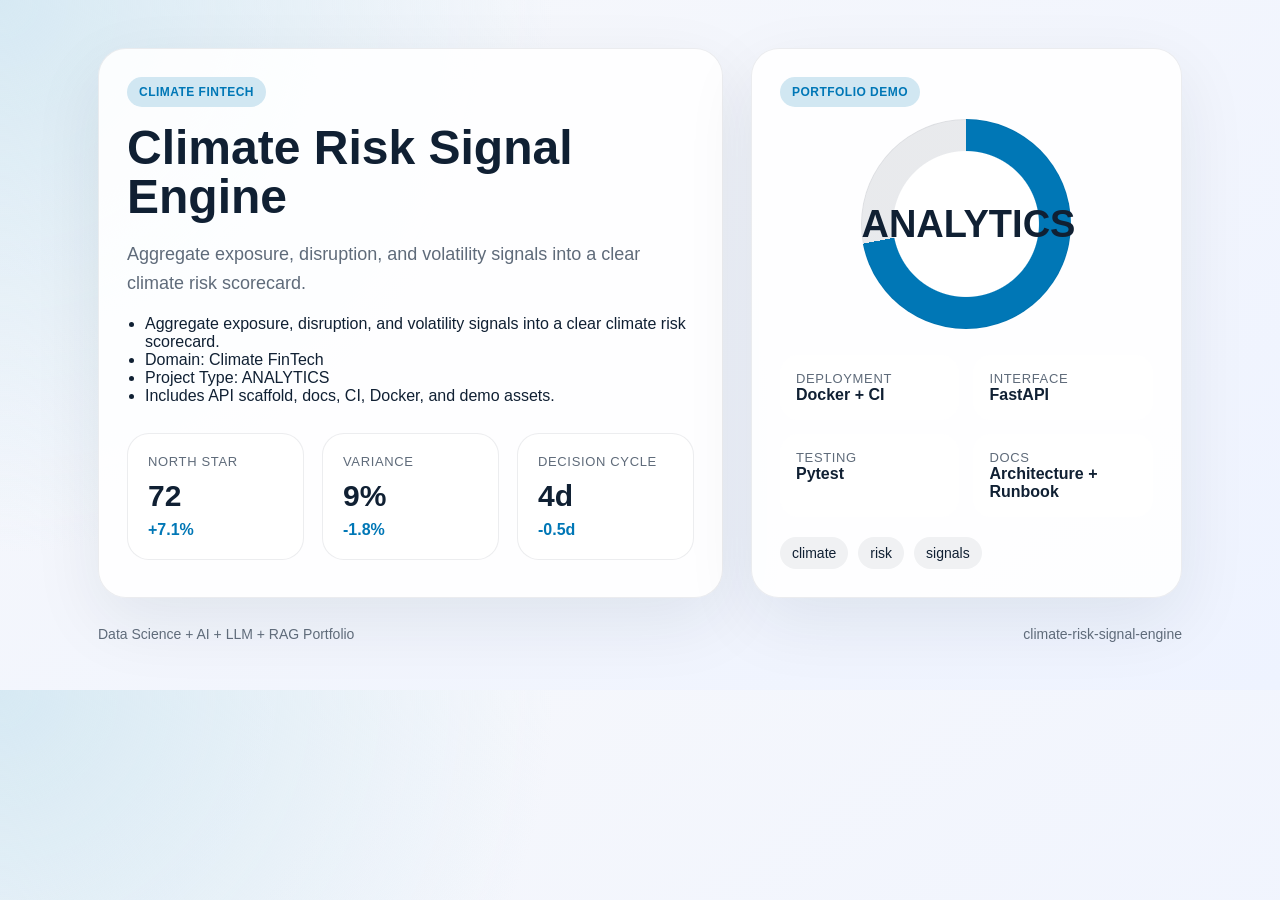
==== demo/index.html @ b9326222 "Publish production-ready portfolio project" ====
<!doctype html>
        <html lang="en">
        <head>
          <meta charset="utf-8">
          <meta name="viewport" content="width=device-width, initial-scale=1">
          <title>Climate Risk Signal Engine</title>
          <style>
            :root {
              --accent: #0077b6;
              --ink: #102033;
              --muted: #5f6b7a;
              --card: rgba(255,255,255,0.88);
              --bg-1: #f7f8fb;
              --bg-2: #eef3ff;
            }
            * { box-sizing: border-box; }
            body {
              margin: 0;
              font-family: "Avenir Next", "Segoe UI", sans-serif;
              color: var(--ink);
              background:
                radial-gradient(circle at top left, color-mix(in srgb, var(--accent) 16%, white), transparent 38%),
                linear-gradient(145deg, var(--bg-1), var(--bg-2));
            }
            main {
              max-width: 1180px;
              margin: 0 auto;
              padding: 48px;
            }
            .hero {
              display: grid;
              grid-template-columns: 1.45fr 1fr;
              gap: 28px;
              align-items: stretch;
            }
            .panel {
              background: var(--card);
              border: 1px solid rgba(16, 32, 51, 0.08);
              border-radius: 28px;
              padding: 28px;
              box-shadow: 0 24px 70px rgba(16, 32, 51, 0.08);
            }
            .eyebrow {
              display: inline-flex;
              padding: 8px 12px;
              border-radius: 999px;
              background: color-mix(in srgb, var(--accent) 18%, white);
              color: var(--accent);
              font-weight: 700;
              letter-spacing: 0.04em;
              text-transform: uppercase;
              font-size: 12px;
            }
            h1 {
              font-size: 48px;
              line-height: 1.03;
              margin: 16px 0 18px;
            }
            p {
              color: var(--muted);
              font-size: 18px;
              line-height: 1.6;
              margin: 0 0 18px;
            }
            ul {
              margin: 18px 0 0;
              padding-left: 18px;
              color: var(--ink);
            }
            .cards {
              display: grid;
              grid-template-columns: repeat(3, 1fr);
              gap: 18px;
              margin-top: 28px;
            }
            .card {
              background: white;
              border-radius: 22px;
              padding: 20px;
              border: 1px solid rgba(16, 32, 51, 0.08);
            }
            .card span, .meta span {
              display: block;
              color: var(--muted);
              font-size: 13px;
              text-transform: uppercase;
              letter-spacing: 0.05em;
            }
            .card strong {
              display: block;
              font-size: 30px;
              margin: 10px 0 8px;
            }
            .card em {
              color: var(--accent);
              font-style: normal;
              font-weight: 700;
            }
            .visual {
              min-height: 100%;
              display: flex;
              flex-direction: column;
              justify-content: space-between;
            }
            .ring {
              width: 210px;
              height: 210px;
              margin: 12px auto 26px;
              border-radius: 50%;
              background:
                radial-gradient(circle closest-side, white 69%, transparent 70%),
                conic-gradient(var(--accent) 0 72%, rgba(16, 32, 51, 0.09) 72% 100%);
              display: grid;
              place-items: center;
              box-shadow: inset 0 0 0 1px rgba(16, 32, 51, 0.05);
            }
            .ring strong {
              font-size: 38px;
            }
            .meta {
              display: grid;
              grid-template-columns: repeat(2, 1fr);
              gap: 14px;
            }
            .meta article {
              background: white;
              border-radius: 18px;
              padding: 16px;
            }
            .tag-list {
              display: flex;
              flex-wrap: wrap;
              gap: 10px;
              list-style: none;
              padding: 0;
              margin: 20px 0 0;
            }
            .tag-list li {
              padding: 8px 12px;
              border-radius: 999px;
              background: rgba(16, 32, 51, 0.06);
              font-size: 14px;
            }
            .footer {
              margin-top: 28px;
              display: flex;
              justify-content: space-between;
              color: var(--muted);
              font-size: 14px;
            }
          </style>
        </head>
        <body>
          <main>
            <section class="hero">
              <div class="panel">
                <span class="eyebrow">Climate FinTech</span>
                <h1>Climate Risk Signal Engine</h1>
                <p>Aggregate exposure, disruption, and volatility signals into a clear climate risk scorecard.</p>
                <ul>
                  <li>Aggregate exposure, disruption, and volatility signals into a clear climate risk scorecard.</li><li>Domain: Climate FinTech</li><li>Project Type: ANALYTICS</li><li>Includes API scaffold, docs, CI, Docker, and demo assets.</li>
                </ul>
                <div class="cards">
                  <article class='card'><span>North Star</span><strong>72</strong><em>+7.1%</em></article>
<article class='card'><span>Variance</span><strong>9%</strong><em>-1.8%</em></article>
<article class='card'><span>Decision Cycle</span><strong>4d</strong><em>-0.5d</em></article>
                </div>
              </div>
              <div class="panel visual">
                <div>
                  <span class="eyebrow">Portfolio Demo</span>
                  <div class="ring"><strong>ANALYTICS</strong></div>
                </div>
                <div class="meta">
                  <article><span>Deployment</span><strong>Docker + CI</strong></article>
                  <article><span>Interface</span><strong>FastAPI</strong></article>
                  <article><span>Testing</span><strong>Pytest</strong></article>
                  <article><span>Docs</span><strong>Architecture + Runbook</strong></article>
                </div>
                <ul class="tag-list"><li>climate</li><li>risk</li><li>signals</li></ul>
              </div>
            </section>
            <div class="footer">
              <span>Data Science + AI + LLM + RAG Portfolio</span>
              <span>climate-risk-signal-engine</span>
            </div>
          </main>
        </body>
        </html>
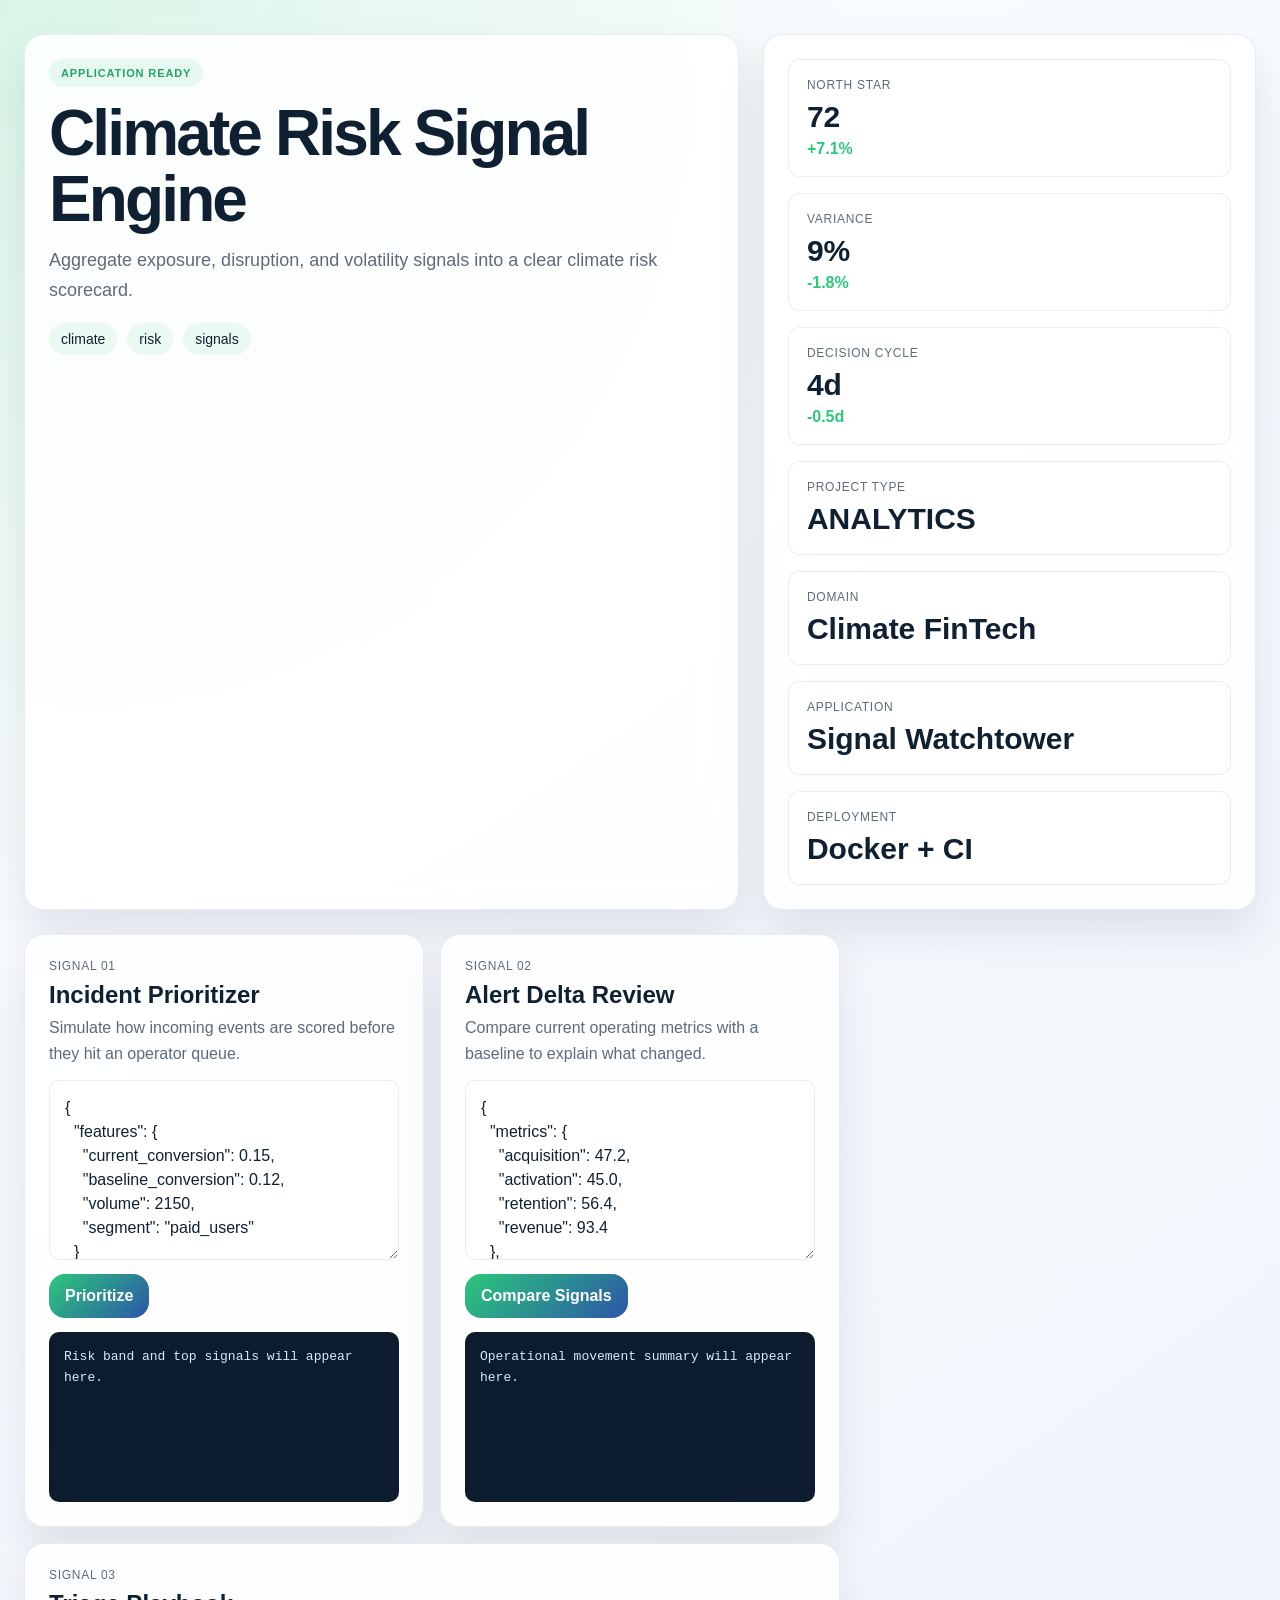
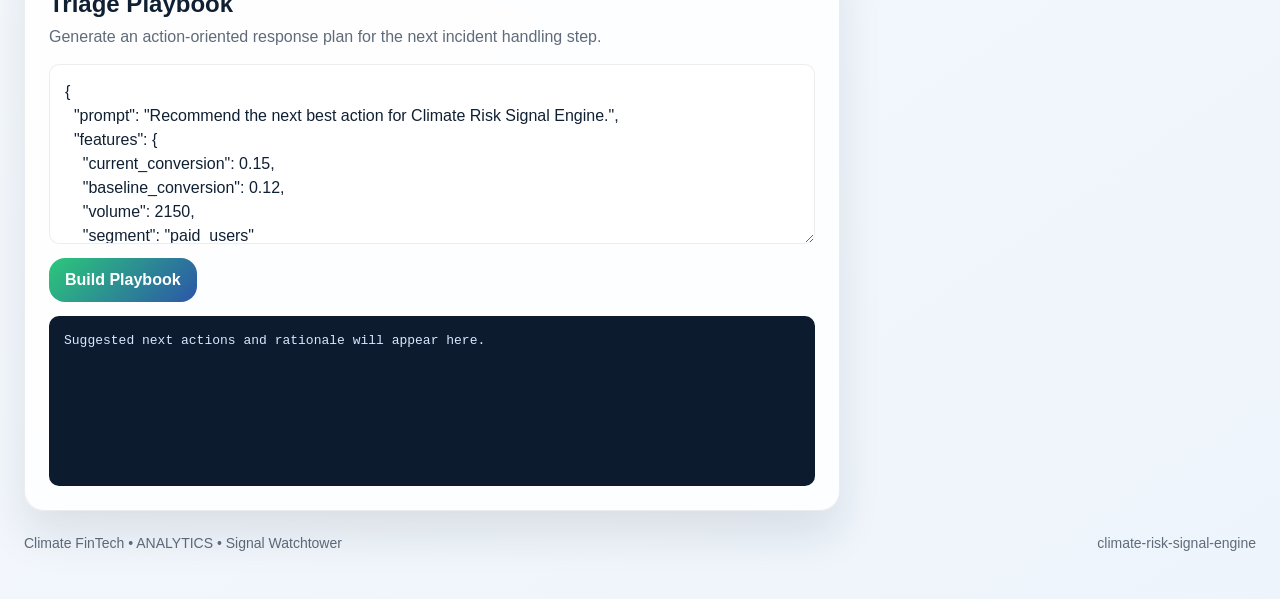
==== commit 681f8040: "Publish production-ready portfolio project" ====
--- a/demo/index.html
+++ b/demo/index.html
@@ -5,186 +5,108 @@
           <meta charset="utf-8">
           <meta name="viewport" content="width=device-width, initial-scale=1">
           <title>Climate Risk Signal Engine</title>
-          <style>
-            :root {
-              --accent: #0077b6;
-              --ink: #102033;
-              --muted: #5f6b7a;
-              --card: rgba(255,255,255,0.88);
-              --bg-1: #f7f8fb;
-              --bg-2: #eef3ff;
-            }
-            * { box-sizing: border-box; }
-            body {
-              margin: 0;
-              font-family: "Avenir Next", "Segoe UI", sans-serif;
-              color: var(--ink);
-              background:
-                radial-gradient(circle at top left, color-mix(in srgb, var(--accent) 16%, white), transparent 38%),
-                linear-gradient(145deg, var(--bg-1), var(--bg-2));
-            }
-            main {
-              max-width: 1180px;
-              margin: 0 auto;
-              padding: 48px;
-            }
-            .hero {
-              display: grid;
-              grid-template-columns: 1.45fr 1fr;
-              gap: 28px;
-              align-items: stretch;
-            }
-            .panel {
-              background: var(--card);
-              border: 1px solid rgba(16, 32, 51, 0.08);
-              border-radius: 28px;
-              padding: 28px;
-              box-shadow: 0 24px 70px rgba(16, 32, 51, 0.08);
-            }
-            .eyebrow {
-              display: inline-flex;
-              padding: 8px 12px;
-              border-radius: 999px;
-              background: color-mix(in srgb, var(--accent) 18%, white);
-              color: var(--accent);
-              font-weight: 700;
-              letter-spacing: 0.04em;
-              text-transform: uppercase;
-              font-size: 12px;
-            }
-            h1 {
-              font-size: 48px;
-              line-height: 1.03;
-              margin: 16px 0 18px;
-            }
-            p {
-              color: var(--muted);
-              font-size: 18px;
-              line-height: 1.6;
-              margin: 0 0 18px;
-            }
-            ul {
-              margin: 18px 0 0;
-              padding-left: 18px;
-              color: var(--ink);
-            }
-            .cards {
-              display: grid;
-              grid-template-columns: repeat(3, 1fr);
-              gap: 18px;
-              margin-top: 28px;
-            }
-            .card {
-              background: white;
-              border-radius: 22px;
-              padding: 20px;
-              border: 1px solid rgba(16, 32, 51, 0.08);
-            }
-            .card span, .meta span {
-              display: block;
-              color: var(--muted);
-              font-size: 13px;
-              text-transform: uppercase;
-              letter-spacing: 0.05em;
-            }
-            .card strong {
-              display: block;
-              font-size: 30px;
-              margin: 10px 0 8px;
-            }
-            .card em {
-              color: var(--accent);
-              font-style: normal;
-              font-weight: 700;
-            }
-            .visual {
-              min-height: 100%;
-              display: flex;
-              flex-direction: column;
-              justify-content: space-between;
-            }
-            .ring {
-              width: 210px;
-              height: 210px;
-              margin: 12px auto 26px;
-              border-radius: 50%;
-              background:
-                radial-gradient(circle closest-side, white 69%, transparent 70%),
-                conic-gradient(var(--accent) 0 72%, rgba(16, 32, 51, 0.09) 72% 100%);
-              display: grid;
-              place-items: center;
-              box-shadow: inset 0 0 0 1px rgba(16, 32, 51, 0.05);
-            }
-            .ring strong {
-              font-size: 38px;
-            }
-            .meta {
-              display: grid;
-              grid-template-columns: repeat(2, 1fr);
-              gap: 14px;
-            }
-            .meta article {
-              background: white;
-              border-radius: 18px;
-              padding: 16px;
-            }
-            .tag-list {
-              display: flex;
-              flex-wrap: wrap;
-              gap: 10px;
-              list-style: none;
-              padding: 0;
-              margin: 20px 0 0;
-            }
-            .tag-list li {
-              padding: 8px 12px;
-              border-radius: 999px;
-              background: rgba(16, 32, 51, 0.06);
-              font-size: 14px;
-            }
-            .footer {
-              margin-top: 28px;
-              display: flex;
-              justify-content: space-between;
-              color: var(--muted);
-              font-size: 14px;
-            }
-          </style>
+          <link rel="stylesheet" href="./styles.css">
         </head>
-        <body>
-          <main>
+        <body class="surface-mist">
+          <div class="page layout-horizon eyebrow-soft headline-tall modules-3 hero-align-split">
             <section class="hero">
-              <div class="panel">
-                <span class="eyebrow">Climate FinTech</span>
-                <h1>Climate Risk Signal Engine</h1>
-                <p>Aggregate exposure, disruption, and volatility signals into a clear climate risk scorecard.</p>
-                <ul>
-                  <li>Aggregate exposure, disruption, and volatility signals into a clear climate risk scorecard.</li><li>Domain: Climate FinTech</li><li>Project Type: ANALYTICS</li><li>Includes API scaffold, docs, CI, Docker, and demo assets.</li>
+              <div class="panel hero-copy">
+                <span class="eyebrow" data-health>Signal Watchtower</span>
+                <h1 id="project-title">Climate Risk Signal Engine</h1>
+                <p id="project-summary" class="lead">Aggregate exposure, disruption, and volatility signals into a clear climate risk scorecard.</p>
+                <ul id="project-tags" class="tag-list">
+                  <li>climate</li><li>risk</li><li>signals</li>
                 </ul>
-                <div class="cards">
+              </div>
+              <div class="panel hero-side">
+                <div class="metric-grid">
                   <article class='card'><span>North Star</span><strong>72</strong><em>+7.1%</em></article>
 <article class='card'><span>Variance</span><strong>9%</strong><em>-1.8%</em></article>
 <article class='card'><span>Decision Cycle</span><strong>4d</strong><em>-0.5d</em></article>
                 </div>
-              </div>
-              <div class="panel visual">
-                <div>
-                  <span class="eyebrow">Portfolio Demo</span>
-                  <div class="ring"><strong>ANALYTICS</strong></div>
+                <div class="mini-grid">
+                  <article class='mini-card'><span>Project Type</span><strong>ANALYTICS</strong></article><article class='mini-card'><span>Domain</span><strong>Climate FinTech</strong></article><article class='mini-card'><span>Application</span><strong>Signal Watchtower</strong></article><article class='mini-card'><span>Deployment</span><strong>Docker + CI</strong></article>
                 </div>
-                <div class="meta">
-                  <article><span>Deployment</span><strong>Docker + CI</strong></article>
-                  <article><span>Interface</span><strong>FastAPI</strong></article>
-                  <article><span>Testing</span><strong>Pytest</strong></article>
-                  <article><span>Docs</span><strong>Architecture + Runbook</strong></article>
-                </div>
-                <ul class="tag-list"><li>climate</li><li>risk</li><li>signals</li></ul>
               </div>
             </section>
-            <div class="footer">
-              <span>Data Science + AI + LLM + RAG Portfolio</span>
+            <section class="app-grid">
+              <article class="panel module js-module span-normal">
+          <div class="module-header">
+            <span>Signal 01</span>
+            <h2>Incident Prioritizer</h2>
+            <p>Simulate how incoming events are scored before they hit an operator queue.</p>
+          </div>
+          <textarea class="js-input">{
+  &quot;features&quot;: {
+    &quot;current_conversion&quot;: 0.15,
+    &quot;baseline_conversion&quot;: 0.12,
+    &quot;volume&quot;: 2150,
+    &quot;segment&quot;: &quot;paid_users&quot;
+  }
+}</textarea>
+          <div class="button-row">
+            <button class="js-run" data-endpoint="/score" data-input-mode="json">Prioritize</button>
+          </div>
+          <pre class="js-output">Risk band and top signals will appear here.</pre>
+        </article>
+<article class="panel module js-module span-normal">
+          <div class="module-header">
+            <span>Signal 02</span>
+            <h2>Alert Delta Review</h2>
+            <p>Compare current operating metrics with a baseline to explain what changed.</p>
+          </div>
+          <textarea class="js-input">{
+  &quot;metrics&quot;: {
+    &quot;acquisition&quot;: 47.2,
+    &quot;activation&quot;: 45.0,
+    &quot;retention&quot;: 56.4,
+    &quot;revenue&quot;: 93.4
+  },
+  &quot;baseline&quot;: {
+    &quot;acquisition&quot;: 43.42,
+    &quot;activation&quot;: 41.4,
+    &quot;retention&quot;: 51.89,
+    &quot;revenue&quot;: 85.93
+  }
+}</textarea>
+          <div class="button-row">
+            <button class="js-run" data-endpoint="/analyze" data-input-mode="json">Compare Signals</button>
+          </div>
+          <pre class="js-output">Operational movement summary will appear here.</pre>
+        </article>
+<article class="panel module js-module span-wide">
+          <div class="module-header">
+            <span>Signal 03</span>
+            <h2>Triage Playbook</h2>
+            <p>Generate an action-oriented response plan for the next incident handling step.</p>
+          </div>
+          <textarea class="js-input">{
+  &quot;prompt&quot;: &quot;Recommend the next best action for Climate Risk Signal Engine.&quot;,
+  &quot;features&quot;: {
+    &quot;current_conversion&quot;: 0.15,
+    &quot;baseline_conversion&quot;: 0.12,
+    &quot;volume&quot;: 2150,
+    &quot;segment&quot;: &quot;paid_users&quot;
+  },
+  &quot;metrics&quot;: {
+    &quot;acquisition&quot;: 47.2,
+    &quot;activation&quot;: 45.0,
+    &quot;retention&quot;: 56.4,
+    &quot;revenue&quot;: 93.4
+  }
+}</textarea>
+          <div class="button-row">
+            <button class="js-run" data-endpoint="/recommend" data-input-mode="json">Build Playbook</button>
+          </div>
+          <pre class="js-output">Suggested next actions and rationale will appear here.</pre>
+        </article>
+            </section>
+            <footer class="footer">
+              <span>Climate FinTech • ANALYTICS • Signal Watchtower</span>
               <span>climate-risk-signal-engine</span>
-            </div>
-          </main>
+            </footer>
+          </div>
+          <script id="bootstrap-data" type="application/json">{"project": {"slug": "climate-risk-signal-engine", "title": "Climate Risk Signal Engine", "project_type": "analytics", "domain": "Climate FinTech", "summary": "Aggregate exposure, disruption, and volatility signals into a clear climate risk scorecard.", "tags": ["climate", "risk", "signals"]}, "app_archetype": "watchtower", "ui_profile": {"layout": "horizon", "surface": "mist", "font_stack": "\"Plus Jakarta Sans\", \"Segoe UI\", sans-serif", "radius": 20, "shadow": 44, "eyebrow_style": "soft", "module_columns": 3, "hero_align": "split", "headline_mode": "tall"}, "app_modules": [{"label": "Signal 01", "title": "Incident Prioritizer", "description": "Simulate how incoming events are scored before they hit an operator queue.", "endpoint": "/score", "input_mode": "json", "cta": "Prioritize", "prefill": "{\n  \"features\": {\n    \"current_conversion\": 0.15,\n    \"baseline_conversion\": 0.12,\n    \"volume\": 2150,\n    \"segment\": \"paid_users\"\n  }\n}", "hint": "Risk band and top signals will appear here.", "span": "normal"}, {"label": "Signal 02", "title": "Alert Delta Review", "description": "Compare current operating metrics with a baseline to explain what changed.", "endpoint": "/analyze", "input_mode": "json", "cta": "Compare Signals", "prefill": "{\n  \"metrics\": {\n    \"acquisition\": 47.2,\n    \"activation\": 45.0,\n    \"retention\": 56.4,\n    \"revenue\": 93.4\n  },\n  \"baseline\": {\n    \"acquisition\": 43.42,\n    \"activation\": 41.4,\n    \"retention\": 51.89,\n    \"revenue\": 85.93\n  }\n}", "hint": "Operational movement summary will appear here.", "span": "normal"}, {"label": "Signal 03", "title": "Triage Playbook", "description": "Generate an action-oriented response plan for the next incident handling step.", "endpoint": "/recommend", "input_mode": "json", "cta": "Build Playbook", "prefill": "{\n  \"prompt\": \"Recommend the next best action for Climate Risk Signal Engine.\",\n  \"features\": {\n    \"current_conversion\": 0.15,\n    \"baseline_conversion\": 0.12,\n    \"volume\": 2150,\n    \"segment\": \"paid_users\"\n  },\n  \"metrics\": {\n    \"acquisition\": 47.2,\n    \"activation\": 45.0,\n    \"retention\": 56.4,\n    \"revenue\": 93.4\n  }\n}", "hint": "Suggested next actions and rationale will appear here.", "span": "wide"}], "sample_features": {"current_conversion": 0.15, "baseline_conversion": 0.12, "volume": 2150, "segment": "paid_users"}, "sample_metrics": {"acquisition": 47.2, "activation": 45.0, "retention": 56.4, "revenue": 93.4}, "knowledge_base": ["Climate Risk Signal Engine is positioned as a Climate FinTech starter that emphasizes fast iteration, clear documentation, and production-friendly interfaces.", "The primary value proposition is: Aggregate exposure, disruption, and volatility signals into a clear climate risk scorecard.", "Recommended operating model: ship a small API, add observability, validate outputs with stakeholder review, and monitor the top business KPI every week.", "Typical stakeholders include analytics, operations, product, and leadership teams working on climate, risk, signals."], "dashboard_metrics": [{"label": "North Star", "value": "72", "delta": "+7.1%"}, {"label": "Variance", "value": "9%", "delta": "-1.8%"}, {"label": "Decision Cycle", "value": "4d", "delta": "-0.5d"}]}</script>
+          <script src="./app.js"></script>
         </body>
         </html>
--- a/demo/styles.css
+++ b/demo/styles.css
@@ -0,0 +1,348 @@
+
+:root {
+  --accent: #2cc87a;
+  --accent-2: #2c56a9;
+  --accent-soft: color-mix(in srgb, var(--accent) 18%, white);
+  --radius: 20px;
+  --shadow-size: 44px;
+  --font-stack: "Plus Jakarta Sans", "Segoe UI", sans-serif;
+  --bg: #f4f7fb;
+  --card: rgba(255, 255, 255, 0.86);
+  --line: rgba(16, 32, 51, 0.08);
+  --ink: #102033;
+  --muted: #5f6b7a;
+  --output-bg: #0d1b2e;
+  --output-ink: #dae8ff;
+}
+* { box-sizing: border-box; }
+html, body { margin: 0; min-height: 100%; }
+body {
+  font-family: var(--font-stack);
+  color: var(--ink);
+  background: linear-gradient(145deg, #f8fbff, var(--bg));
+}
+body.surface-mist {
+  --bg: #eef4fb;
+  background:
+    radial-gradient(circle at top left, color-mix(in srgb, var(--accent) 18%, white), transparent 34%),
+    linear-gradient(145deg, #fbfdff, var(--bg));
+}
+body.surface-aurora {
+  --bg: #edf1ff;
+  background:
+    radial-gradient(circle at 0% 0%, color-mix(in srgb, var(--accent) 22%, white), transparent 38%),
+    radial-gradient(circle at 100% 100%, color-mix(in srgb, var(--accent-2) 20%, white), transparent 28%),
+    linear-gradient(135deg, #f7f8ff, var(--bg));
+}
+body.surface-sand {
+  --bg: #f5efe8;
+  --card: rgba(255, 251, 246, 0.9);
+  background:
+    linear-gradient(135deg, rgba(255,255,255,0.82), rgba(245, 239, 232, 0.98)),
+    radial-gradient(circle at top right, color-mix(in srgb, var(--accent) 16%, white), transparent 32%);
+}
+body.surface-slate {
+  --bg: #ecf0f7;
+  --card: rgba(248, 250, 255, 0.88);
+  background:
+    linear-gradient(160deg, #f7f9fc, var(--bg)),
+    radial-gradient(circle at bottom left, color-mix(in srgb, var(--accent-2) 16%, white), transparent 34%);
+}
+body.surface-paper {
+  --bg: #f8f8f4;
+  --card: rgba(255,255,255,0.93);
+  background:
+    linear-gradient(180deg, #fffefb, var(--bg));
+}
+body.surface-ink {
+  --bg: #0f1726;
+  --card: rgba(15, 23, 38, 0.88);
+  --line: rgba(226, 238, 255, 0.1);
+  --ink: #f5f8ff;
+  --muted: #b4c0cf;
+  --output-bg: rgba(255,255,255,0.06);
+  --output-ink: #f5f8ff;
+  background:
+    radial-gradient(circle at top left, color-mix(in srgb, var(--accent) 28%, transparent), transparent 42%),
+    linear-gradient(145deg, #09111d, var(--bg));
+}
+.page {
+  max-width: 1360px;
+  margin: 0 auto;
+  padding: 34px 24px 48px;
+  display: grid;
+  gap: 24px;
+}
+.panel {
+  background: var(--card);
+  border: 1px solid var(--line);
+  border-radius: var(--radius);
+  box-shadow: 0 24px var(--shadow-size) rgba(16, 32, 51, 0.1);
+  backdrop-filter: blur(18px);
+}
+.hero {
+  display: grid;
+  gap: 24px;
+}
+.hero-copy,
+.hero-side,
+.module {
+  padding: 24px;
+}
+.eyebrow {
+  display: inline-flex;
+  align-items: center;
+  gap: 8px;
+  padding: 8px 12px;
+  border-radius: 999px;
+  background: var(--accent-soft);
+  color: var(--accent);
+  text-transform: uppercase;
+  letter-spacing: 0.08em;
+  font-size: 11px;
+  font-weight: 800;
+}
+.page.eyebrow-outline .eyebrow {
+  background: transparent;
+  border: 1px solid color-mix(in srgb, var(--accent) 40%, white);
+}
+.page.eyebrow-soft .eyebrow {
+  background: color-mix(in srgb, var(--accent) 12%, white);
+  color: color-mix(in srgb, var(--accent) 82%, black);
+}
+h1 {
+  margin: 14px 0 12px;
+  font-size: clamp(2.2rem, 5vw, 4.4rem);
+  line-height: 0.96;
+  letter-spacing: -0.045em;
+}
+.page.headline-compact h1 { max-width: 10ch; }
+.page.headline-tall h1 { line-height: 1.03; font-size: clamp(2.4rem, 5vw, 4.8rem); }
+.lead {
+  margin: 0;
+  font-size: 18px;
+  line-height: 1.68;
+  color: var(--muted);
+  max-width: 62ch;
+}
+.tag-list {
+  list-style: none;
+  display: flex;
+  flex-wrap: wrap;
+  gap: 10px;
+  margin: 18px 0 0;
+  padding: 0;
+}
+.tag-list li {
+  padding: 8px 12px;
+  border-radius: 999px;
+  background: color-mix(in srgb, var(--accent) 10%, white);
+  color: var(--ink);
+  font-size: 14px;
+}
+.hero-side {
+  display: grid;
+  gap: 16px;
+}
+.metric-grid,
+.mini-grid,
+.app-grid {
+  display: grid;
+  gap: 16px;
+}
+.card,
+.mini-card {
+  background: color-mix(in srgb, var(--card) 92%, white);
+  border: 1px solid var(--line);
+  border-radius: calc(var(--radius) - 8px);
+  padding: 18px;
+}
+.card span,
+.mini-card span,
+.module-header span {
+  display: block;
+  color: var(--muted);
+  text-transform: uppercase;
+  letter-spacing: 0.06em;
+  font-size: 12px;
+}
+.card strong,
+.mini-card strong {
+  display: block;
+  margin-top: 8px;
+  font-size: 30px;
+}
+.card em {
+  display: inline-block;
+  margin-top: 6px;
+  font-style: normal;
+  color: var(--accent);
+  font-weight: 700;
+}
+.module {
+  display: grid;
+  gap: 14px;
+}
+.module-header h2 {
+  margin: 8px 0 6px;
+  font-size: 24px;
+}
+.module-header p {
+  margin: 0;
+  color: var(--muted);
+  line-height: 1.6;
+}
+textarea,
+button {
+  font: inherit;
+}
+textarea {
+  width: 100%;
+  min-height: 180px;
+  resize: vertical;
+  border: 1px solid var(--line);
+  border-radius: calc(var(--radius) - 10px);
+  padding: 15px;
+  background: rgba(255,255,255,0.82);
+  color: var(--ink);
+  line-height: 1.5;
+}
+body.surface-ink textarea {
+  background: rgba(255,255,255,0.05);
+}
+.module-input-text {
+  min-height: 110px;
+}
+.button-row {
+  display: flex;
+  flex-wrap: wrap;
+  gap: 10px;
+}
+button {
+  border: 0;
+  border-radius: 16px;
+  background: linear-gradient(135deg, var(--accent), var(--accent-2));
+  color: white;
+  padding: 13px 16px;
+  font-weight: 700;
+  cursor: pointer;
+}
+pre {
+  margin: 0;
+  white-space: pre-wrap;
+  word-break: break-word;
+  background: var(--output-bg);
+  color: var(--output-ink);
+  border-radius: calc(var(--radius) - 10px);
+  padding: 15px;
+  min-height: 170px;
+  line-height: 1.58;
+  font-size: 13px;
+  overflow: auto;
+}
+.footer {
+  display: flex;
+  justify-content: space-between;
+  color: var(--muted);
+  font-size: 14px;
+}
+.page.layout-horizon .hero {
+  grid-template-columns: 1.45fr 1fr;
+  align-items: stretch;
+}
+.page.layout-horizon.modules-2 .app-grid,
+.page.layout-horizon.modules-3 .app-grid {
+  grid-template-columns: repeat(3, minmax(0, 1fr));
+}
+.page.layout-rail .hero {
+  grid-template-columns: 0.92fr 1.08fr;
+}
+.page.layout-rail .hero-copy {
+  padding-top: 34px;
+}
+.page.layout-rail .app-grid {
+  grid-template-columns: repeat(2, minmax(0, 1fr));
+}
+.page.layout-folio .hero {
+  grid-template-columns: 1fr;
+}
+.page.layout-folio .hero-copy {
+  text-align: center;
+}
+.page.layout-folio .lead {
+  margin-inline: auto;
+}
+.page.layout-folio .tag-list {
+  justify-content: center;
+}
+.page.layout-folio .metric-grid {
+  grid-template-columns: repeat(3, minmax(0, 1fr));
+}
+.page.layout-folio .mini-grid {
+  grid-template-columns: repeat(4, minmax(0, 1fr));
+}
+.page.layout-folio .app-grid {
+  grid-template-columns: repeat(2, minmax(0, 1fr));
+}
+.page.layout-board .hero {
+  grid-template-columns: 1fr;
+}
+.page.layout-board .hero-side {
+  grid-template-columns: 1.2fr 0.8fr;
+  align-items: start;
+}
+.page.layout-board .metric-grid {
+  grid-template-columns: repeat(3, minmax(0, 1fr));
+}
+.page.layout-board .app-grid {
+  grid-template-columns: repeat(4, minmax(0, 1fr));
+}
+.page.layout-stack .hero {
+  grid-template-columns: 1fr;
+}
+.page.layout-stack .hero-side {
+  grid-template-columns: repeat(2, minmax(0, 1fr));
+}
+.page.layout-stack .app-grid {
+  grid-template-columns: repeat(3, minmax(0, 1fr));
+}
+.page.layout-console .hero {
+  grid-template-columns: 1.1fr 0.9fr;
+}
+.page.layout-console .panel,
+.page.layout-console .card,
+.page.layout-console .mini-card {
+  border-radius: 18px;
+}
+.page.modules-2 .app-grid {
+  grid-template-columns: repeat(2, minmax(0, 1fr));
+}
+.module.span-wide {
+  grid-column: span 2;
+}
+.hero-align-center .hero-copy {
+  text-align: center;
+}
+.hero-align-center .lead,
+.hero-align-center .tag-list {
+  margin-inline: auto;
+  justify-content: center;
+}
+@media (max-width: 1120px) {
+  .page.layout-horizon .hero,
+  .page.layout-rail .hero,
+  .page.layout-console .hero,
+  .page.layout-board .hero-side,
+  .page.layout-folio .mini-grid,
+  .page.layout-stack .hero-side,
+  .page.modules-2 .app-grid,
+  .page.layout-board .app-grid,
+  .page.layout-stack .app-grid,
+  .page.layout-horizon.modules-3 .app-grid,
+  .page.layout-folio .app-grid {
+    grid-template-columns: 1fr;
+  }
+  .module.span-wide {
+    grid-column: auto;
+  }
+}
